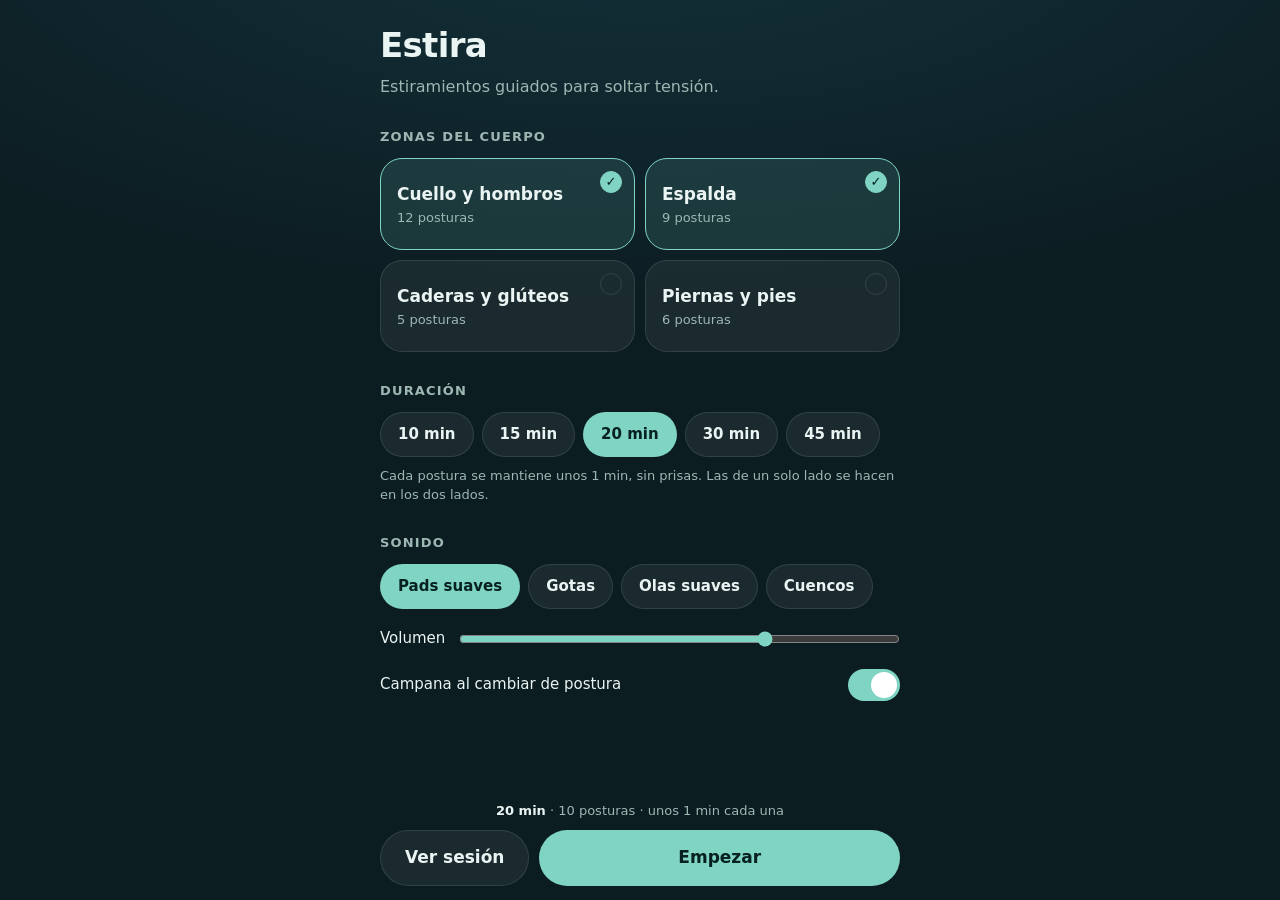
==== index.html @ 9b6219d9 "Estira: estiramientos guiados con sesiones, sonido y modo sin conexión App web instalable (PWA) sin " ====
<!doctype html>
<html lang="es">
<head>
<meta charset="utf-8">
<title>Estira</title>
<meta name="viewport" content="width=device-width, initial-scale=1, viewport-fit=cover">
<meta name="description" content="Estiramientos guiados para soltar tensión, con tiempos y sonidos relajantes.">
<meta name="theme-color" content="#0c1d22">
<meta name="color-scheme" content="dark">
<meta name="apple-mobile-web-app-capable" content="yes">
<meta name="mobile-web-app-capable" content="yes">
<meta name="apple-mobile-web-app-status-bar-style" content="black-translucent">
<meta name="apple-mobile-web-app-title" content="Estira">
<link rel="manifest" href="manifest.webmanifest">
<link rel="apple-touch-icon" href="icons/icon-180.png">
<link rel="icon" type="image/png" href="icons/icon-192.png">
<link rel="stylesheet" href="styles.css">
</head>
<body>

<!-- ============ INICIO ============ -->
<main id="home" class="screen">
  <h1>Estira</h1>
  <p class="sub" id="subtitulo">Estiramientos guiados para soltar tensión.</p>

  <h2>Zonas del cuerpo</h2>
  <div class="zonas" id="zonas"></div>

  <h2>Duración</h2>
  <div class="chips" id="duracion"></div>

  <p class="nota" id="nota-dur"></p>

  <h2>Sonido</h2>
  <div class="chips" id="ambientes"></div>
  <div class="fila">
    <span class="l">Volumen</span>
    <input type="range" id="volumen" min="0" max="100" value="70" aria-label="Volumen de la música">
  </div>
  <div class="fila">
    <span class="l" id="l-campanas">Campana al cambiar de postura</span>
    <button class="switch" id="campanas" role="switch" aria-labelledby="l-campanas" aria-pressed="true"></button>
  </div>

  <div class="bar">
    <div class="in" style="flex-direction:column;align-items:stretch;gap:0">
      <div class="resumen" id="resumen"></div>
      <div style="display:flex;gap:10px">
        <button class="btn ghost" id="ver">Ver sesión</button>
        <button class="btn primary" id="empezar">Empezar</button>
      </div>
    </div>
  </div>
</main>

<!-- ============ VISTA PREVIA ============ -->
<main id="preview" class="screen" hidden>
  <div class="topnav"><button class="atras" id="atras" aria-label="Volver">‹</button></div>
  <h1>Tu sesión</h1>
  <p class="sub" id="prev-sub"></p>
  <ol class="lista" id="lista"></ol>
  <div class="bar">
    <div class="in">
      <button class="btn ghost" id="otra">Otra combinación</button>
      <button class="btn primary" id="empezar2">Empezar</button>
    </div>
  </div>
</main>

<!-- ============ SESIÓN ============ -->
<main id="session" class="screen" hidden>
  <div class="s-top">
    <button class="ctl-mini" id="salir" aria-label="Terminar sesión">✕</button>
    <div class="s-meta" id="meta"></div>
    <span></span>
  </div>
  <div class="prog" style="max-width:560px"><i id="prog"></i></div>

  <div class="fase" id="fase" aria-live="polite"></div>
  <div class="figura" id="figura"></div>
  <div class="s-info">
    <h3 id="nombre"></h3>
    <span class="pill" id="lado" hidden></span>
    <p id="texto"></p>
  </div>

  <div class="s-timer">
    <button class="ctl" id="prev" aria-label="Anterior">⏮</button>
    <div class="anillo">
      <svg viewBox="0 0 120 120" aria-hidden="true">
        <circle class="fondo" cx="60" cy="60" r="54"></circle>
        <circle class="avance" id="avance" cx="60" cy="60" r="54" stroke-dasharray="339.292" stroke-dashoffset="0"></circle>
      </svg>
      <div class="tiempo" id="tiempo">0:00</div>
    </div>
    <button class="ctl" id="next" aria-label="Siguiente">⏭</button>
  </div>
  <div style="margin-top:14px">
    <button class="ctl pausa" id="pausa" aria-label="Pausar">❚❚</button>
  </div>
</main>

<!-- ============ FINAL ============ -->
<main id="fin" class="screen" hidden>
  <div class="flor">🌿</div>
  <h1>Sesión completada</h1>
  <p id="fin-txt"></p>
  <div class="acciones">
    <button class="btn primary" id="repetir">Repetir</button>
    <button class="btn ghost" id="inicio">Volver al inicio</button>
  </div>
</main>

<!-- ============ AVISO ============ -->
<div class="velo" id="velo" hidden>
  <div class="caja" role="dialog" aria-modal="true" aria-labelledby="velo-t">
    <h4 id="velo-t">¿Terminar la sesión?</h4>
    <p>Puedes pausarla si solo necesitas un descanso.</p>
    <button class="btn primary" id="velo-seguir">Seguir</button>
    <button class="btn ghost" id="velo-fin">Terminar</button>
  </div>
</div>

<script src="data.js"></script>
<script src="audio.js"></script>
<script src="app.js"></script>
</body>
</html>
---- styles.css ----
:root {
  --bg: #0c1d22;
  --bg2: #14313a;
  --ink: #eaf4f2;
  --mute: #9db7b3;
  --line: rgba(255, 255, 255, .11);
  --card: rgba(255, 255, 255, .06);
  --accent: #7fd4c4;
  --accent-ink: #06211f;
  --sand: #f2d6a2;
  --cream: #f5f0e6;
  --radius: 22px;
  --ease: cubic-bezier(.23, 1, .32, 1);
}

* { box-sizing: border-box; margin: 0; }
[hidden] { display: none !important; }

html {
  -webkit-tap-highlight-color: transparent;
  -webkit-text-size-adjust: 100%;
  overscroll-behavior: none;
  background: var(--bg);
  color-scheme: dark;
}

body {
  font-family: -apple-system, BlinkMacSystemFont, "SF Pro Text", "Segoe UI", system-ui, Roboto, sans-serif;
  background: radial-gradient(120% 70% at 50% -10%, var(--bg2), var(--bg) 62%) fixed;
  color: var(--ink);
  min-height: 100vh;
  min-height: 100dvh;
  line-height: 1.4;
  -webkit-font-smoothing: antialiased;
}

button {
  font: inherit;
  color: inherit;
  background: none;
  border: 0;
  padding: 0;
  cursor: pointer;
  touch-action: manipulation;
  user-select: none;
  -webkit-user-select: none;
  -webkit-touch-callout: none;
}
button:focus-visible, input:focus-visible { outline: 2px solid var(--accent); outline-offset: 3px; }

/* ---------- pantallas ---------- */
.screen {
  max-width: 560px;
  margin: 0 auto;
  min-height: 100vh;
  min-height: 100dvh;
  padding: calc(env(safe-area-inset-top, 0px) + 22px) 20px calc(env(safe-area-inset-bottom, 0px) + 120px);
  animation: entra .35s var(--ease) both;
}
@keyframes entra { from { opacity: 0; transform: translateY(10px); } }

h1 { font-size: 34px; letter-spacing: -.02em; font-weight: 650; }
.sub { color: var(--mute); margin-top: 6px; font-size: 16px; }
h2 { font-size: 13px; text-transform: uppercase; letter-spacing: .09em; color: var(--mute); font-weight: 600; margin: 30px 0 12px; }

/* ---------- selectores ---------- */
.zonas { display: grid; grid-template-columns: 1fr 1fr; gap: 10px; }
.zona {
  position: relative;
  text-align: left;
  padding: 16px 16px 14px;
  min-height: 92px;
  border-radius: var(--radius);
  border: 1.5px solid var(--line);
  background: var(--card);
  transition: transform .14s var(--ease), background .2s, border-color .2s;
}
.zona:active { transform: scale(.97); }
.zona b { display: block; font-size: 17px; font-weight: 600; }
.zona small { display: block; color: var(--mute); margin-top: 3px; font-size: 13px; }
.zona .tick {
  position: absolute; top: 12px; right: 12px; width: 22px; height: 22px; border-radius: 50%;
  border: 1.5px solid var(--line); display: grid; place-items: center; font-size: 13px; color: transparent;
  transition: all .2s;
}
.zona[aria-pressed="true"] { border-color: var(--accent); background: rgba(127, 212, 196, .13); }
.zona[aria-pressed="true"] .tick { background: var(--accent); border-color: var(--accent); color: var(--accent-ink); }

.chips { display: flex; flex-wrap: wrap; gap: 8px; }
.chip {
  padding: 11px 17px;
  border-radius: 999px;
  border: 1.5px solid var(--line);
  background: var(--card);
  font-weight: 550;
  font-size: 15px;
  transition: transform .14s var(--ease), background .2s, color .2s;
}
.chip:active { transform: scale(.96); }
.chip[aria-pressed="true"] { background: var(--accent); color: var(--accent-ink); border-color: transparent; }

.fila { display: flex; align-items: center; justify-content: space-between; gap: 14px; margin-top: 16px; }
.fila label, .fila span.l { font-size: 15px; color: var(--ink); }
input[type="range"] { flex: 1; accent-color: var(--accent); height: 28px; }
.switch {
  width: 52px; height: 32px; border-radius: 999px; background: rgba(255, 255, 255, .16); position: relative; flex: none;
  transition: background .2s;
}
.switch::after {
  content: ""; position: absolute; top: 3px; left: 3px; width: 26px; height: 26px; border-radius: 50%; background: #fff;
  transition: transform .22s var(--ease);
}
.switch[aria-pressed="true"] { background: var(--accent); }
.switch[aria-pressed="true"]::after { transform: translateX(20px); }

/* ---------- barra inferior ---------- */
.bar {
  position: fixed; left: 0; right: 0; bottom: 0; z-index: 5;
  padding: 40px 20px calc(env(safe-area-inset-bottom, 0px) + 14px);
  background: linear-gradient(to bottom, rgba(12, 29, 34, 0), var(--bg) 30px);
}
.bar .in { max-width: 560px; margin: 0 auto; display: flex; gap: 10px; align-items: center; }
.resumen { font-size: 13px; color: var(--mute); text-align: center; margin-bottom: 10px; }
.resumen b { color: var(--ink); font-weight: 600; }

.btn {
  height: 56px; padding: 0 24px; border-radius: 999px; font-weight: 620; font-size: 17px;
  transition: transform .14s var(--ease), opacity .2s;
}
.btn:active { transform: scale(.97); }
.btn.primary { background: var(--accent); color: var(--accent-ink); flex: 1; }
.btn.ghost { border: 1.5px solid var(--line); background: var(--card); }
.btn[disabled] { opacity: .4; pointer-events: none; }

@media (hover: hover) and (pointer: fine) {
  .zona:hover, .chip:hover { border-color: rgba(127, 212, 196, .55); }
  .btn.ghost:hover { background: rgba(255, 255, 255, .1); }
  .btn.primary:hover { filter: brightness(1.06); }
  .ctl:hover { background: rgba(255, 255, 255, .14); }
}

/* ---------- vista previa ---------- */
.topnav { display: flex; align-items: center; gap: 8px; margin-bottom: 4px; }
.atras { width: 44px; height: 44px; margin-left: -10px; border-radius: 50%; font-size: 24px; color: var(--mute); }
ol.lista { list-style: none; padding: 0; margin-top: 18px; display: grid; gap: 8px; }
ol.lista li {
  display: grid; grid-template-columns: 34px 1fr auto; gap: 12px; align-items: center;
  padding: 12px 14px; border-radius: 16px; background: var(--card); border: 1px solid var(--line);
}
ol.lista .n { width: 30px; height: 30px; border-radius: 50%; background: rgba(127, 212, 196, .16); color: var(--accent); display: grid; place-items: center; font-size: 14px; font-weight: 650; }
ol.lista b { font-weight: 580; font-size: 16px; display: block; }
ol.lista small { color: var(--mute); font-size: 13px; }
ol.lista .t { color: var(--mute); font-size: 14px; font-variant-numeric: tabular-nums; }
ol.lista li.extra { background: transparent; border-style: dashed; }
ol.lista li.extra .n { background: rgba(242, 214, 162, .14); color: var(--sand); }

/* ---------- sesión ---------- */
#session {
  display: flex; flex-direction: column; align-items: center;
  height: 100vh; height: 100dvh; min-height: 0;
  padding: calc(env(safe-area-inset-top, 0px) + 14px) 20px calc(env(safe-area-inset-bottom, 0px) + 18px);
}
.s-top { width: 100%; display: grid; grid-template-columns: 44px 1fr 44px; align-items: center; gap: 6px; }
.s-meta { text-align: center; font-size: 13px; color: var(--mute); font-variant-numeric: tabular-nums; }
.s-meta b { color: var(--ink); font-weight: 600; }
.ctl-mini { width: 44px; height: 44px; border-radius: 50%; color: var(--mute); font-size: 20px; }
.prog { width: 100%; height: 4px; border-radius: 4px; background: rgba(255, 255, 255, .1); margin: 8px 0 0; overflow: hidden; }
.prog i { display: block; height: 100%; width: 0; background: var(--accent); border-radius: 4px; transition: width .6s linear; }

.fase { margin-top: 14px; font-size: 13px; letter-spacing: .1em; text-transform: uppercase; color: var(--sand); font-weight: 650; min-height: 18px; }

.figura {
  position: relative; margin-top: 10px; flex: 0 1 auto;
  width: min(100%, 38dvh, 380px); aspect-ratio: 1;
  background: var(--cream); border-radius: 30px; overflow: hidden;
  display: grid; place-items: center;
  box-shadow: 0 18px 50px rgba(0, 0, 0, .3);
}
.figura img { width: 100%; height: 100%; object-fit: contain; mix-blend-mode: multiply; }
.figura.espejo img { transform: scaleX(-1); }
.figura .vacio { font-size: 72px; color: #4a9a8e; }
.figura.resp-card { background: transparent; box-shadow: none; }
.resp {
  width: 78%; aspect-ratio: 1; border-radius: 50%;
  background: radial-gradient(circle at 50% 40%, #a9e8db, #3e9b8d 70%);
  animation: respirar 10s ease-in-out infinite;
  box-shadow: 0 0 80px rgba(127, 212, 196, .35);
}
@keyframes respirar { 0% { transform: scale(.5); } 40% { transform: scale(1); } 100% { transform: scale(.5); } }
.resp-txt { position: absolute; font-size: 26px; font-weight: 600; color: #06211f; letter-spacing: .02em; }

.s-info { text-align: center; margin-top: 16px; }
.s-info h3 { font-size: 24px; font-weight: 650; letter-spacing: -.01em; }
.pill {
  display: inline-block; margin-top: 8px; padding: 5px 14px; border-radius: 999px;
  background: rgba(242, 214, 162, .16); color: var(--sand); font-weight: 620; font-size: 14px;
}
.s-info p { color: var(--mute); font-size: 15px; margin-top: 10px; max-width: 34ch; margin-inline: auto; }

.s-timer { margin-top: auto; display: flex; align-items: center; justify-content: center; gap: 26px; padding-top: 12px; }
.anillo { position: relative; width: 128px; height: 128px; flex: none; }
.anillo svg { width: 100%; height: 100%; transform: rotate(-90deg); }
.anillo circle { fill: none; stroke-width: 6; }
.anillo .fondo { stroke: rgba(255, 255, 255, .1); }
.anillo .avance { stroke: var(--accent); stroke-linecap: round; transition: stroke-dashoffset .25s linear; }
.anillo .tiempo {
  position: absolute; inset: 0; display: grid; place-items: center; font-size: 34px; font-weight: 600;
  font-variant-numeric: tabular-nums; letter-spacing: -.01em;
}
.ctl {
  width: 56px; height: 56px; border-radius: 50%; background: var(--card); border: 1.5px solid var(--line);
  font-size: 20px; display: grid; place-items: center; transition: transform .14s var(--ease), background .2s;
}
.ctl:active { transform: scale(.93); }
.ctl.pausa { width: 72px; height: 72px; background: var(--accent); color: var(--accent-ink); border: 0; font-size: 26px; }

@media (max-height: 700px) {
  .figura { width: min(100%, 30dvh, 300px); }
  .s-info p { display: none; }
  .anillo { width: 104px; height: 104px; }
  .anillo .tiempo { font-size: 28px; }
}

/* ---------- final ---------- */
#fin { text-align: center; display: flex; flex-direction: column; align-items: center; justify-content: center; padding-bottom: calc(env(safe-area-inset-bottom, 0px) + 40px); }
#fin .flor { font-size: 64px; margin-bottom: 8px; }
#fin p { color: var(--mute); margin: 10px 0 30px; max-width: 30ch; }
#fin .acciones { display: grid; gap: 10px; width: min(100%, 320px); }

/* ---------- aviso de salida ---------- */
.velo {
  position: fixed; inset: 0; z-index: 20; display: grid; place-items: center; padding: 24px;
  background: rgba(4, 12, 14, .7); backdrop-filter: blur(6px); -webkit-backdrop-filter: blur(6px);
  animation: entra .25s var(--ease) both;
}
.velo .caja { width: min(100%, 340px); padding: 24px; border-radius: 26px; background: #16353d; border: 1px solid var(--line); text-align: center; }
.velo h4 { font-size: 20px; font-weight: 650; }
.velo p { color: var(--mute); margin: 8px 0 20px; font-size: 15px; }
.velo .btn { width: 100%; }
.velo .btn + .btn { margin-top: 8px; }

.nota { color: var(--mute); font-size: 13px; margin-top: 10px; }

@media (prefers-reduced-motion: reduce) {
  .screen, .velo { animation: none; }
  .resp { animation: none; transform: scale(.8); }
  .prog i, .anillo .avance { transition: none; }
}
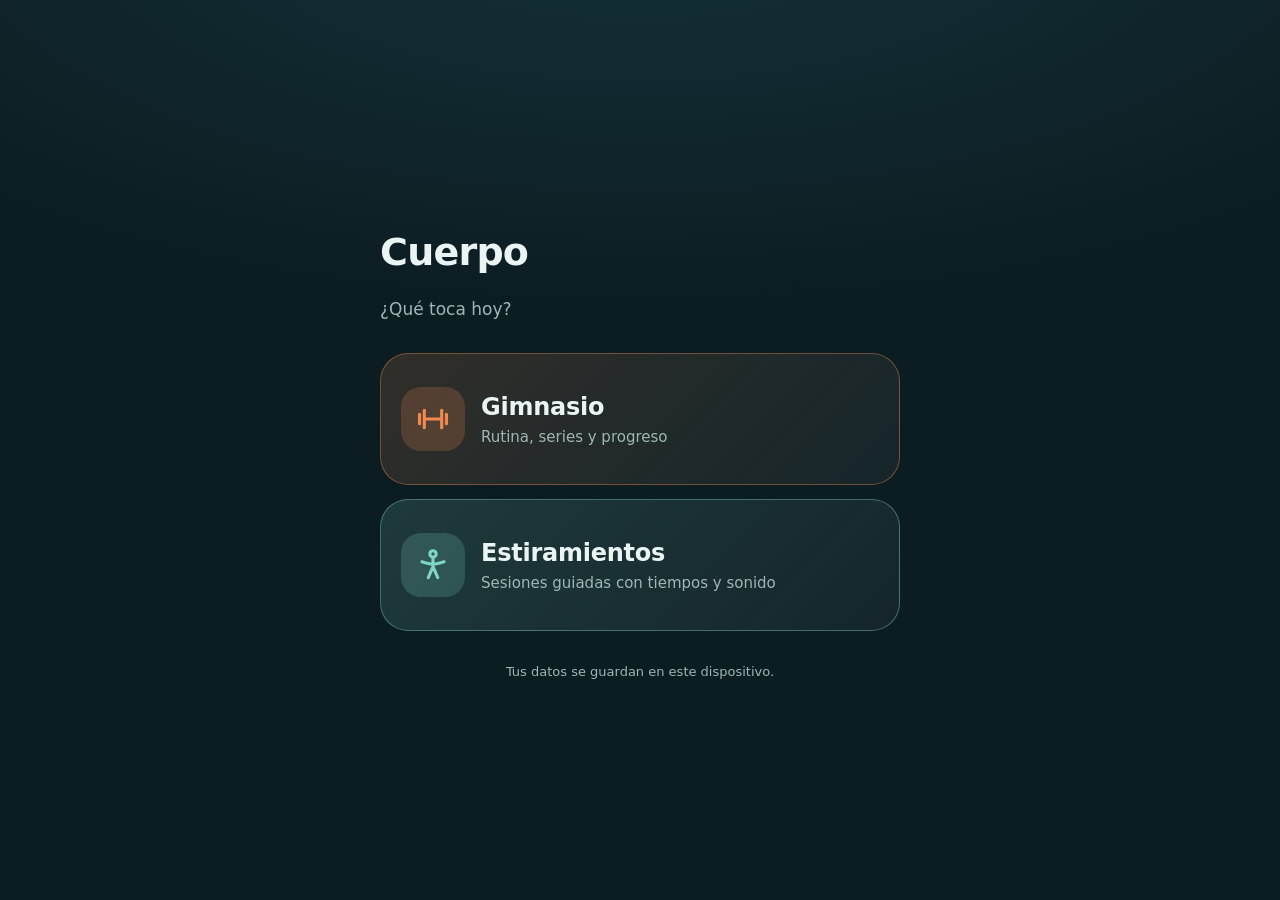
==== commit 47bfd3ed: "Cuerpo: una sola app con Gimnasio y Estiramientos - Pantalla de inicio (index.html) con las dos opci" ====
--- a/index.html
+++ b/index.html
@@ -2,127 +2,101 @@
 <html lang="es">
 <head>
 <meta charset="utf-8">
-<title>Estira</title>
+<title>Cuerpo</title>
 <meta name="viewport" content="width=device-width, initial-scale=1, viewport-fit=cover">
-<meta name="description" content="Estiramientos guiados para soltar tensión, con tiempos y sonidos relajantes.">
+<meta name="description" content="Gimnasio y estiramientos en una sola app.">
 <meta name="theme-color" content="#0c1d22">
 <meta name="color-scheme" content="dark">
 <meta name="apple-mobile-web-app-capable" content="yes">
 <meta name="mobile-web-app-capable" content="yes">
 <meta name="apple-mobile-web-app-status-bar-style" content="black-translucent">
-<meta name="apple-mobile-web-app-title" content="Estira">
+<meta name="apple-mobile-web-app-title" content="Cuerpo">
 <link rel="manifest" href="manifest.webmanifest">
 <link rel="apple-touch-icon" href="icons/icon-180.png">
 <link rel="icon" type="image/png" href="icons/icon-192.png">
-<link rel="stylesheet" href="styles.css">
+<style>
+  :root { --bg:#0c1d22; --bg2:#14313a; --ink:#eaf4f2; --mute:#9db7b3; --line:rgba(255,255,255,.11); --ease:cubic-bezier(.23,1,.32,1); }
+  * { box-sizing: border-box; margin: 0; }
+  html { -webkit-tap-highlight-color: transparent; -webkit-text-size-adjust: 100%; overscroll-behavior: none; background: var(--bg); color-scheme: dark; }
+  body {
+    font-family: -apple-system, BlinkMacSystemFont, "SF Pro Text", "Segoe UI", system-ui, Roboto, sans-serif;
+    background: radial-gradient(120% 70% at 50% -10%, var(--bg2), var(--bg) 62%) fixed;
+    color: var(--ink); min-height: 100vh; min-height: 100dvh; line-height: 1.4; -webkit-font-smoothing: antialiased;
+  }
+  main {
+    max-width: 560px; margin: 0 auto; min-height: 100vh; min-height: 100dvh;
+    padding: calc(env(safe-area-inset-top, 0px) + 40px) 20px calc(env(safe-area-inset-bottom, 0px) + 32px);
+    display: flex; flex-direction: column; justify-content: center; gap: 14px;
+    animation: entra .4s var(--ease) both;
+  }
+  @keyframes entra { from { opacity: 0; transform: translateY(10px); } }
+  h1 { font-size: 38px; letter-spacing: -.02em; font-weight: 650; }
+  .sub { color: var(--mute); font-size: 17px; margin: 4px 0 18px; }
+  a.opcion {
+    --c: #7fd4c4;
+    display: grid; grid-template-columns: 64px 1fr; gap: 16px; align-items: center;
+    min-height: 132px; padding: 20px; border-radius: 28px; text-decoration: none; color: inherit;
+    border: 1.5px solid color-mix(in srgb, var(--c) 40%, transparent);
+    background: linear-gradient(135deg, color-mix(in srgb, var(--c) 16%, transparent), rgba(255, 255, 255, .04));
+    transition: transform .14s var(--ease), border-color .2s;
+    touch-action: manipulation; -webkit-touch-callout: none;
+  }
+  a.opcion:active { transform: scale(.97); }
+  a.opcion.gim { --c: #f08a50; }
+  .ico { width: 64px; height: 64px; border-radius: 20px; display: grid; place-items: center; background: color-mix(in srgb, var(--c) 20%, transparent); color: var(--c); }
+  .ico svg { width: 38px; height: 38px; }
+  a.opcion b { display: block; font-size: 24px; font-weight: 650; letter-spacing: -.01em; }
+  a.opcion span { display: block; margin-top: 3px; color: var(--mute); font-size: 15px; }
+  .pie { color: var(--mute); font-size: 13px; text-align: center; margin-top: 18px; }
+  @media (hover: hover) and (pointer: fine) { a.opcion:hover { border-color: var(--c); } }
+  @media (prefers-reduced-motion: reduce) { main { animation: none; } }
+</style>
 </head>
 <body>
+<main>
+  <h1>Cuerpo</h1>
+  <p class="sub">¿Qué toca hoy?</p>
 
-<!-- ============ INICIO ============ -->
-<main id="home" class="screen">
-  <h1>Estira</h1>
-  <p class="sub" id="subtitulo">Estiramientos guiados para soltar tensión.</p>
+  <a class="opcion gim" href="gimnasio.html" id="op-gim">
+    <div class="ico" aria-hidden="true">
+      <svg viewBox="0 0 24 24" fill="none" stroke="currentColor" stroke-width="2" stroke-linecap="round" stroke-linejoin="round"><path d="M6.5 6.5v11M17.5 6.5v11M3.5 9v6M20.5 9v6M6.5 12h11"/></svg>
+    </div>
+    <div><b>Gimnasio</b><span id="txt-gim">Rutina, series y progreso</span></div>
+  </a>
 
-  <h2>Zonas del cuerpo</h2>
-  <div class="zonas" id="zonas"></div>
+  <a class="opcion est" href="estira.html" id="op-est">
+    <div class="ico" aria-hidden="true">
+      <svg viewBox="0 0 24 24" fill="none" stroke="currentColor" stroke-width="2" stroke-linecap="round" stroke-linejoin="round"><circle cx="12" cy="5" r="2"/><path d="M12 8v5m0 0l-3 7m3-7l3 7M5 10c3 1 5 1.5 7 1.5s4-.5 7-1.5"/></svg>
+    </div>
+    <div><b>Estiramientos</b><span id="txt-est">Sesiones guiadas con tiempos y sonido</span></div>
+  </a>
 
-  <h2>Duración</h2>
-  <div class="chips" id="duracion"></div>
-
-  <p class="nota" id="nota-dur"></p>
-
-  <h2>Sonido</h2>
-  <div class="chips" id="ambientes"></div>
-  <div class="fila">
-    <span class="l">Volumen</span>
-    <input type="range" id="volumen" min="0" max="100" value="70" aria-label="Volumen de la música">
-  </div>
-  <div class="fila">
-    <span class="l" id="l-campanas">Campana al cambiar de postura</span>
-    <button class="switch" id="campanas" role="switch" aria-labelledby="l-campanas" aria-pressed="true"></button>
-  </div>
-
-  <div class="bar">
-    <div class="in" style="flex-direction:column;align-items:stretch;gap:0">
-      <div class="resumen" id="resumen"></div>
-      <div style="display:flex;gap:10px">
-        <button class="btn ghost" id="ver">Ver sesión</button>
-        <button class="btn primary" id="empezar">Empezar</button>
-      </div>
-    </div>
-  </div>
+  <p class="pie">Tus datos se guardan en este dispositivo.</p>
 </main>
 
-<!-- ============ VISTA PREVIA ============ -->
-<main id="preview" class="screen" hidden>
-  <div class="topnav"><button class="atras" id="atras" aria-label="Volver">‹</button></div>
-  <h1>Tu sesión</h1>
-  <p class="sub" id="prev-sub"></p>
-  <ol class="lista" id="lista"></ol>
-  <div class="bar">
-    <div class="in">
-      <button class="btn ghost" id="otra">Otra combinación</button>
-      <button class="btn primary" id="empezar2">Empezar</button>
-    </div>
-  </div>
-</main>
+<script>
+(() => {
+  const leer = (k, def) => { try { const v = localStorage.getItem(k); return v ? JSON.parse(v) : def; } catch (e) { return def; } };
+  const hoy = (() => { const d = new Date(); return `${d.getFullYear()}-${String(d.getMonth() + 1).padStart(2, '0')}-${String(d.getDate()).padStart(2, '0')}`; })();
 
-<!-- ============ SESIÓN ============ -->
-<main id="session" class="screen" hidden>
-  <div class="s-top">
-    <button class="ctl-mini" id="salir" aria-label="Terminar sesión">✕</button>
-    <div class="s-meta" id="meta"></div>
-    <span></span>
-  </div>
-  <div class="prog" style="max-width:560px"><i id="prog"></i></div>
+  // Gimnasio: qué día de la rutina toca. Tras el día N toca el N+1 (tras el 4, el 1).
+  const DIAS = ['Pecho y tríceps', 'Espalda y bíceps', 'Pierna', 'Hombro y abdominales'];
+  const sesiones = leer('rutina-sesiones', []).filter(s => s && s.fin);
+  if (sesiones.length) {
+    const ultima = sesiones.slice().sort((a, b) => (b.fin || 0) - (a.fin || 0))[0];
+    const siguiente = ultima.dia >= 1 && ultima.dia <= 3 ? ultima.dia + 1 : 1;
+    const texto = ultima.fecha === hoy
+      ? `Hoy ya entrenaste ✓ · Siguiente: Día ${siguiente}, ${DIAS[siguiente - 1]}`
+      : `Toca el día ${siguiente}: ${DIAS[siguiente - 1]}`;
+    document.getElementById('txt-gim').textContent = texto;
+  }
 
-  <div class="fase" id="fase" aria-live="polite"></div>
-  <div class="figura" id="figura"></div>
-  <div class="s-info">
-    <h3 id="nombre"></h3>
-    <span class="pill" id="lado" hidden></span>
-    <p id="texto"></p>
-  </div>
-
-  <div class="s-timer">
-    <button class="ctl" id="prev" aria-label="Anterior">⏮</button>
-    <div class="anillo">
-      <svg viewBox="0 0 120 120" aria-hidden="true">
-        <circle class="fondo" cx="60" cy="60" r="54"></circle>
-        <circle class="avance" id="avance" cx="60" cy="60" r="54" stroke-dasharray="339.292" stroke-dashoffset="0"></circle>
-      </svg>
-      <div class="tiempo" id="tiempo">0:00</div>
-    </div>
-    <button class="ctl" id="next" aria-label="Siguiente">⏭</button>
-  </div>
-  <div style="margin-top:14px">
-    <button class="ctl pausa" id="pausa" aria-label="Pausar">❚❚</button>
-  </div>
-</main>
-
-<!-- ============ FINAL ============ -->
-<main id="fin" class="screen" hidden>
-  <div class="flor">🌿</div>
-  <h1>Sesión completada</h1>
-  <p id="fin-txt"></p>
-  <div class="acciones">
-    <button class="btn primary" id="repetir">Repetir</button>
-    <button class="btn ghost" id="inicio">Volver al inicio</button>
-  </div>
-</main>
-
-<!-- ============ AVISO ============ -->
-<div class="velo" id="velo" hidden>
-  <div class="caja" role="dialog" aria-modal="true" aria-labelledby="velo-t">
-    <h4 id="velo-t">¿Terminar la sesión?</h4>
-    <p>Puedes pausarla si solo necesitas un descanso.</p>
-    <button class="btn primary" id="velo-seguir">Seguir</button>
-    <button class="btn ghost" id="velo-fin">Terminar</button>
-  </div>
-</div>
-
-<script src="data.js"></script>
-<script src="audio.js"></script>
-<script src="app.js"></script>
+  // Estiramientos: sesiones de la última semana.
+  const lim = Date.now() - 7 * 864e5;
+  const n = leer('estira.historial', []).filter(t => t > lim).length;
+  if (n > 0) document.getElementById('txt-est').textContent = `Esta semana: ${n} ${n === 1 ? 'sesión' : 'sesiones'}`;
+})();
+</script>
+<script src="registro-sw.js"></script>
 </body>
 </html>
